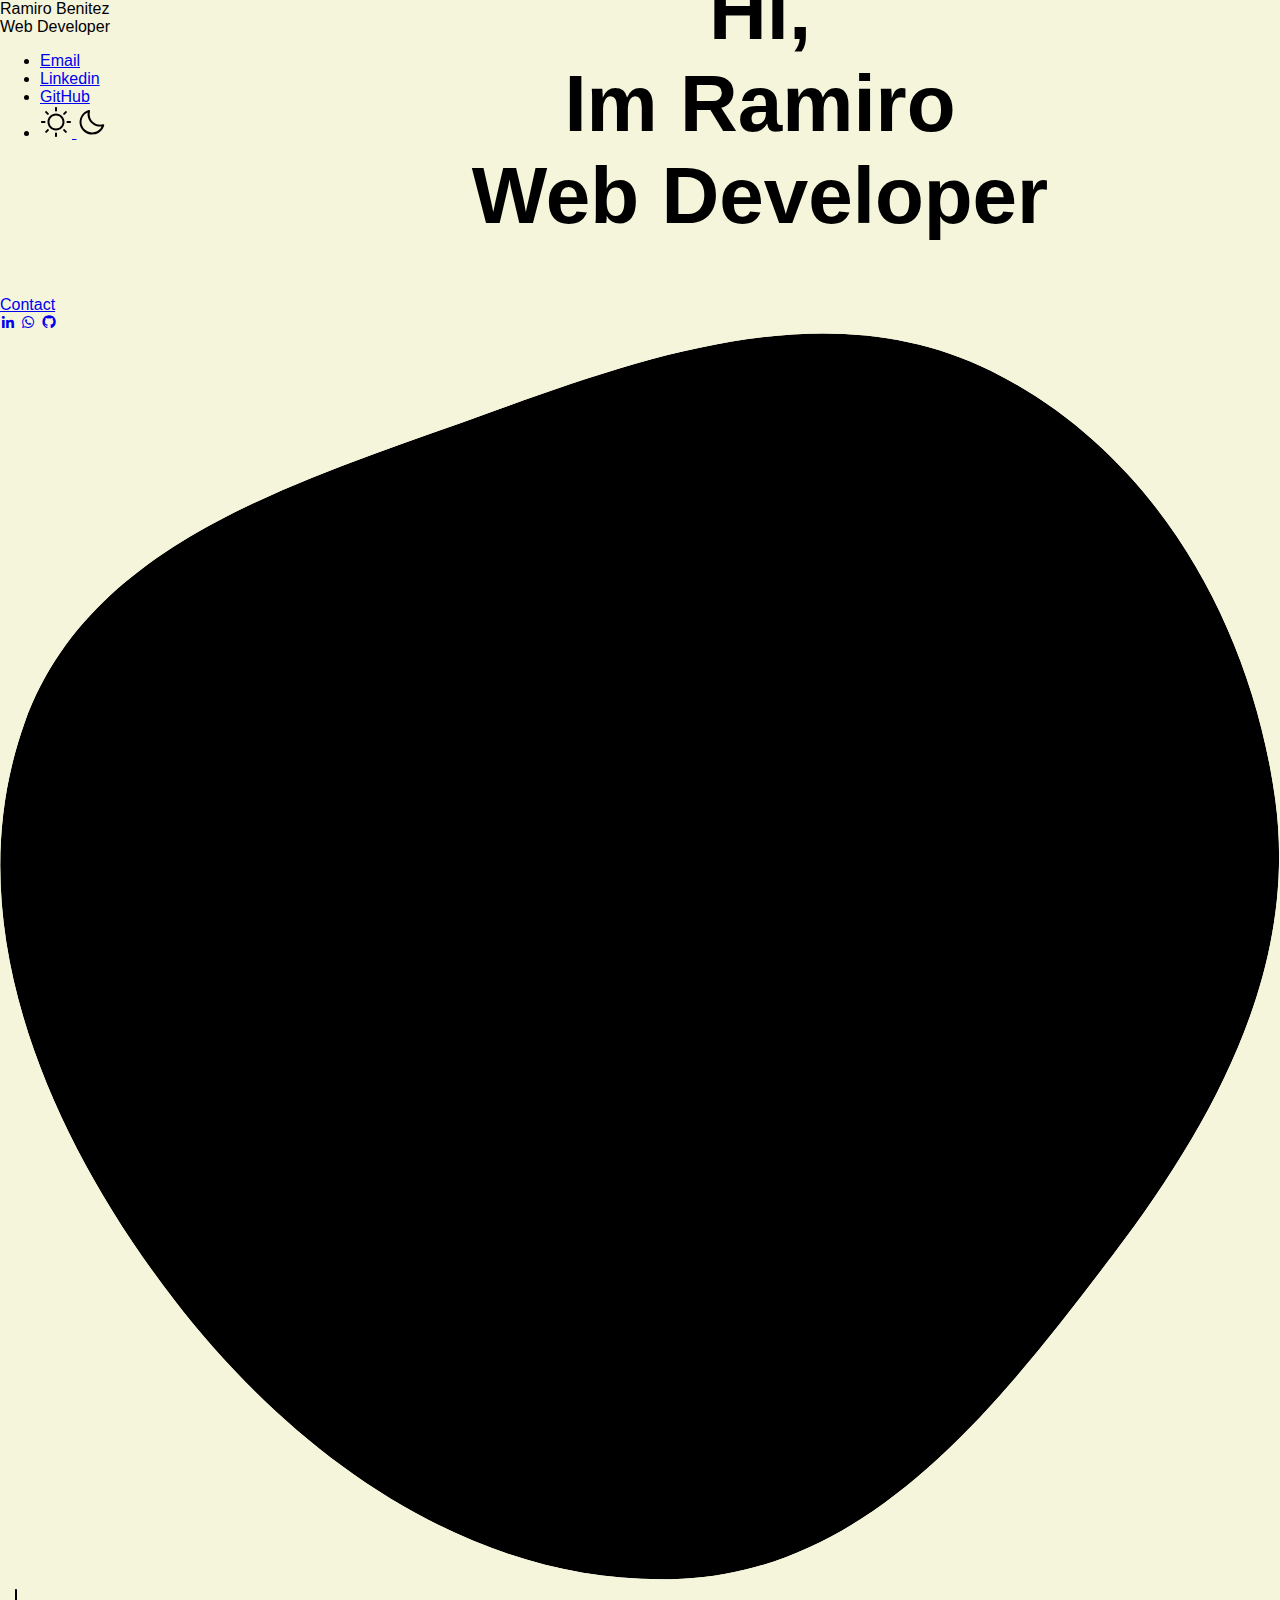
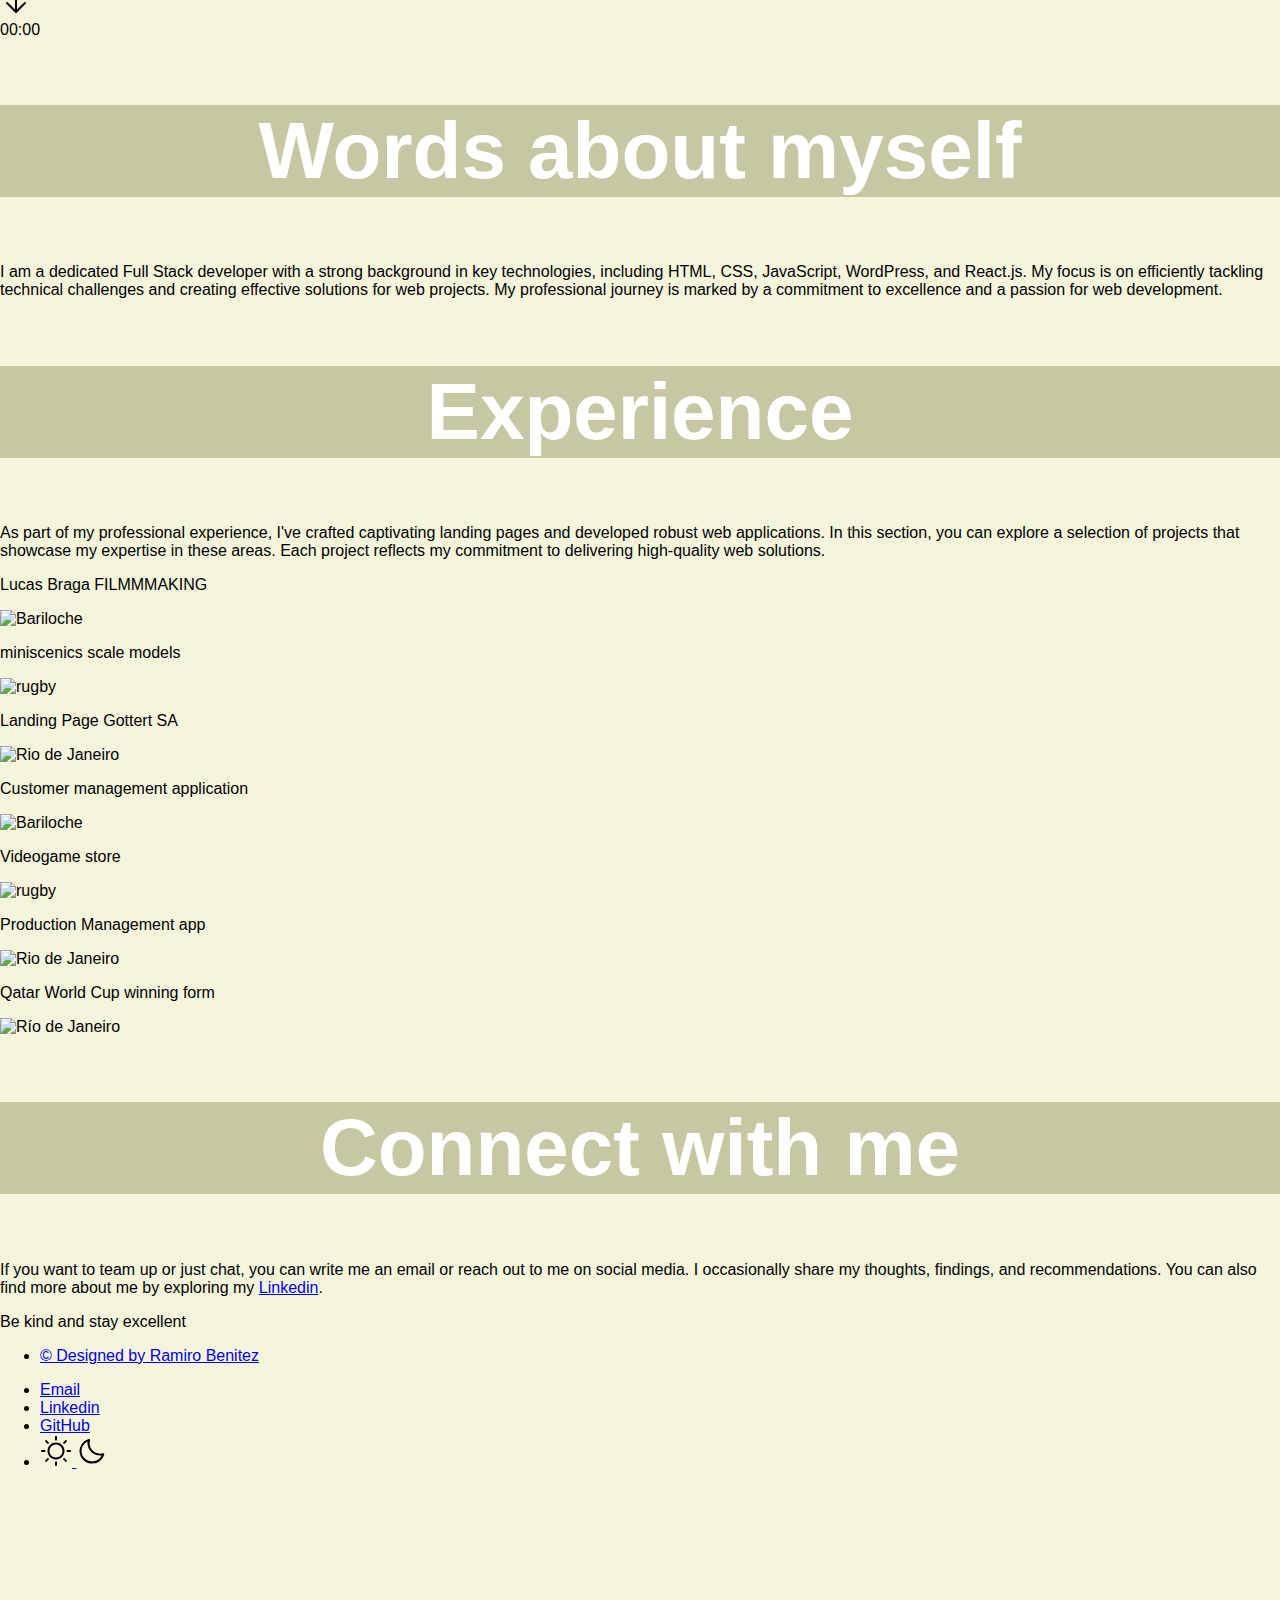
==== Ramirohtml.html @ f4406bf2 "hola" ====
<!DOCTYPE html>
<html lang="en">
    <head>
        <meta charset="utf-8"/>
        <meta http-equiv="X-UA-Compatible" content="IE=edge"/>
        <meta name="viewport" content="width=device-width,initial-scale=1"/>
        <meta name="application-name" content="Ramiro Benitez"/>
        <meta name="apple-mobile-web-app-title" content="Ramiro Benitez"/>

        <link rel="preload" href="Fonts/ClashGrotesk-Regular.woff2" as="font" type="font/woff2" crossorigin="anonymous">
        <link rel="preload" href="Fonts/ClashGrotesk-Regular.woff" as="font" type="font/woff" crossorigin="anonymous">
        <link rel="stylesheet" href="styles.css"/>
        <link rel="shortcut icon" type="image/x-icon" href="icon.png"/>
        <link rel="apple-touch-icon-precomposed" href="Mi proyecto.png"/>
        <link href='https://cdn.jsdelivr.net/npm/boxicons@2.0.5/css/boxicons.min.css' rel='stylesheet'>

        <title>Ramiro Benitez - Argentine Web Developer</title>
        <meta name="robots" content="index, follow"/>
        <meta name="author" content="Ramiro Benitez"/>
        <meta name="generator" content="Ramiro Benitez, ramabeni94.dev@gmail.com"/>
        <meta name="description" content="Ramiro Benitez is a digital designer and web developer based in Buenos Aires y, specializing in visual brand identity, UI/UX design and web development."/>
       

        <meta property="og:locale" content="de_de"/>
        <meta property="og:type" content="website"/>
        <meta property="og:title" content="Ramiro Benitez - Argentinian Digital Web Developer"/>
        <meta property="og:description" content="Ramiro Benitez is a digital designer and web developer based in Argentina, specializing in visual brand identity, UI/UX design and web development."/>
 
        <meta property="og:site_name" content="Ramiro Benitez"/>

        <meta property="og:image:type" content="image/png"/>
        <meta property="og:image:width" content="241"/>
        <meta property="og:image:height" content="241"/>

        <meta name="twitter:card" content="summary"/>
        <meta name="twitter:site" content="@rbeni94_"/>
        <meta name="twitter:creator" content="@rbeni94_"/>
        <meta name="twitter:title" content="Ramiro Benitez - Argentine Digital Designer & Web Developer"/>
        <meta name="twitter:description" content="Ramiro Benitez is a digital designer and web developer based in Germany, specializing in visual brand identity, UI/UX design and web development."/>

    </head>

    <body class="app" data-app data-theme="dark" data-loading>
        <div class="site">
            <header class="header header--is-full" data-inview>
                <div class="header__top inview" style="--inview-order: 1;">
                    <div class="header__top-container container">
                        <div class="header__name">
                            <a >
                                <div>Ramiro Benitez</div>
                                <div>Web Developer</div>
                            </a>
                        </div>

                        <nav class="header__nav">
                            <ul>
                                <li>
                                    <a class="button" href="mailto:ramabeni94.dev@gmail.com">Email</a>
                                </li>
                                <li>
                                    <a class="button" href="https://www.linkedin.com/in/ramiro-benitez-6b1616122/">Linkedin</a>
                                </li>
                                <li>
                                    <a class="button" href="https://github.com/ramabeni94dev">GitHub</a>
                                </li>
                                <li>
                                    <a class="button button--icon-only theme-switch" href="#" data-themeswitch>
                                        <div class="button__icon theme-switch__container">
                                            <svg class="theme-switch__icon" data-themeswitch-theme="light" width="32" height="32">
                                                <use xlink:href="#svg__icon--weather-sun"></use>
                                            </svg>

                                            <svg class="theme-switch__icon" data-themeswitch-theme="dark" width="32" height="32">
                                                <use xlink:href="#svg__icon--weather-moon"></use>
                                            </svg>
                                        </div>
                                    </a>
                                </li>
                            </ul>
                        </nav>
                    </div>
                </div>

                <section class="home bd-grid" id="home">
                    <div class="home__data">
                        <h1 class="home__title">Hi,<br>Im Ramiro</span><br> Web Developer</h1>
    
                        <a href="mailto:ramabeni94.dev@gmail.com" class="button">Contact</a>
                    </div>
    
                    <div class="home__social">
                        <a href="https://www.linkedin.com/in/ramiro-benitez-6b1616122/" class="home__social-icon"><i class='bx bxl-linkedin'></i></a>
                        <a href="https://wa.me/541161031190" class="home__social-icon"><i class='bx bxl-whatsapp' ></i></a>
                        <a href="https://github.com/ramabeni94dev" class="home__social-icon"><i class='bx bxl-github' ></i></a>
                    </div>
    
                    <div class="home__img">
                        <svg class="home__blob" viewBox="0 0 479 467" xmlns="http://www.w3.org/2000/svg" xmlns:xlink="http://www.w3.org/1999/xlink">
                            <mask id="mask0" mask-type="alpha">
                                <path d="M9.19024 145.964C34.0253 76.5814 114.865 54.7299 184.111 29.4823C245.804 6.98884 311.86 -14.9503 370.735 14.143C431.207 44.026 467.948 107.508 477.191 174.311C485.897 237.229 454.931 294.377 416.506 344.954C373.74 401.245 326.068 462.801 255.442 466.189C179.416 469.835 111.552 422.137 65.1576 361.805C17.4835 299.81 -17.1617 219.583 9.19024 145.964Z"/>
                            </mask>
                            <g mask="url(#mask0)">
                                <path d="M9.19024 145.964C34.0253 76.5814 114.865 54.7299 184.111 29.4823C245.804 6.98884 311.86 -14.9503 370.735 14.143C431.207 44.026 467.948 107.508 477.191 174.311C485.897 237.229 454.931 294.377 416.506 344.954C373.74 401.245 326.068 462.801 255.442 466.189C179.416 469.835 111.552 422.137 65.1576 361.805C17.4835 299.81 -17.1617 219.583 9.19024 145.964Z"/>
                                <image class="home__blob-img" x="50" y="-90" href="Mi proyecto.png"/>
                            </g>
                        </svg>
                    </div>
                </section>
                <div class="header__bottom inview" style="--inview-order: 3;">
                    <div class="header__bottom-container container">
                        <svg class="header__arrow" width="32" height="32">
                            <use xlink:href="#svg__icon--arrow-down"></use>
                        </svg>

                        <div class="header__clock" data-clock>00:00</div>
                    </div>
                </div>
            </header>

            <main class="main">                
                <section class="section section--absolute-title" data-inview>
                    <div class="section__title inview" style="--inview-order: 1;">
                        <div class="section__title-container container">
                            <h2 class="section__heading h6">Words about myself</h2>
                        </div>
                    </div>

                    <div class="section__entry inview" style="--inview-order: 2;">
                        <div class="section__entry-container container">
                            <div class="text-block lead formatted">
                                <p>
                                    I am a dedicated Full Stack developer with a strong background in key technologies, including HTML, CSS, JavaScript, WordPress, and React.js. My focus is on efficiently tackling technical challenges and creating effective solutions for web projects. My professional journey is marked by a commitment to excellence and a passion for web development.  </p>
                                </div>
                        </div>
                    </div>

                    
                </section>

                <section class="section" data-inview>
                    <div class="section__title inview" style="--inview-order: 1;">
                        <div class="section__title-container container">
                            <h2 class="section__heading h6">Experience</h2>
                        </div>
                        
                    </div>

                    <div lass="section__entry inview" style="--inview-order: 2;">
                        <div class="section__entry-container container">
                            <div class="text-block lead formatted">
                                <p >As part of my professional experience, I've crafted captivating landing pages and developed robust web applications. In this section, you can explore a selection of projects that showcase my expertise in these areas. Each project reflects my commitment to delivering high-quality web solutions.</p>
                            </div>
                        </div>
                        <div class="gallery" >
                            <div class="section__entry-container container">
                                <div class="custom-image-grid">
                                    <div class="custom-image-grid__column">
                                        <div class="image-container">
                                            <div class="image-title"><p>Lucas Braga FILMMMAKING</p></div>
                                            <img src="./img/filmaking.png" loading="lazy" alt="Bariloche" />
                                            
                                        </div>
                                    </div>
                                    <div class="custom-image-grid__column">
                                        <div class="image-container">
                                            <div class="image-title"><p>
                                                miniscenics scale models</p></div>
                                            <img src="./img/miniscenics.png" loading="lazy" alt="rugby" />
                                        </div>
                                    </div>
                                    <div class="custom-image-grid__column">
                                        <div class="image-container">
                                            <div class="image-title"><p>Landing Page Gottert SA</p></div>
                                            <img src="./img/landingpagegottert.png" loading="lazy" alt="Rio de Janeiro" />
                                        </div>
                                    </div>
                                    <div class="custom-image-grid__column">
                                        <div class="image-container">
                                            <div class="image-title"><p>
                                                Customer management application</p></div>
                                            <img src="./img/gottertappremitos.png" loading="lazy" alt="Bariloche" />
                                        </div>
                                    </div>
                                    <div class="custom-image-grid__column">
                                        <div class="image-container">
                                            <div class="image-title"><p>
                                                Videogame store</p></div>
                                            <img src="./img/tiendadejuegos.png" loading="lazy" alt="rugby" />
                                        </div>
                                    </div>
                                    <div class="custom-image-grid__column">
                                        <div class="image-container">
                                            <div class="image-title"><p>
                                      Production Management app</p></div>
                                            <img src="./img/Gottertapp.png" loading="lazy" alt="Rio de Janeiro" />
                                        </div>
                                    </div>
                                    <div class="custom-image-grid__column">
                                        <div class="image-container">
                                            <div class="image-title"><p>
                                                
Qatar World Cup winning form</p></div>
                                            <img src="./img/formsqatar.png" loading="lazy" alt="Río de Janeiro" />
                                        </div>
                                    </div>
                                    <!-- Agrega más columnas aquí -->
                                </div>
                            </div>
                        </div>
                        
                        
                    </div>
                </section>

                <section class="section section--absolute-title" data-inview>
                    <div class="section__title inview" style="--inview-order: 1;">
                        <div class="section__title-container container">
                            <h2 class="section__heading h6">Connect with me</h2>
                        </div>
                    </div>

                    <div class="section__entry inview" style="--inview-order: 2;">
                        <div class="section__entry-container container">
                            <div class="text-block lead formatted">
                                <p>If you want to team up or just chat, you can write me an email or reach out to me on social media. I occasionally share my thoughts, findings, and recommendations. You can also find more about me by exploring my <a href="https://www.linkedin.com/in/ramiro-benitez-6b1616122/">Linkedin</a>.
                            </div>
                        </div>
                    </div>
                </section>
            </main>

            <footer class="footer" data-inview>
                <div class="footer__main inview" style="--inview-order: 1;">
                    <div class="footer__main-container container">
                        <div class="footer__text">Be kind and stay excellent</div>

                        <nav class="footer__nav">
                            <ul>
                                <li>
                                    <a class="link" href="xxx">&copy; Designed by Ramiro Benitez</a>
                            </ul>
                        </nav>
                    </div>
                </div>
            </footer>

            <nav class="navbar" data-navbar>
                <ul class="navbar__menu">
                    <li>
                        <a class="link" href="mailto:ramabeni94.dev@gmail.com">Email</a>
                    </li>
                    <li>
                        <a class="link" href="https://www.linkedin.com/in/ramiro-benitez-6b1616122/">Linkedin</a>
                    </li>
                    <li>
                        <a class="link" href="https://github.com/ramabeni94dev">GitHub</a>
                    </li>
                    <li>
                        <a class="theme-switch" href="#" data-themeswitch>
                            <div class="theme-switch__container">
                                <svg class="theme-switch__icon" data-themeswitch-theme="light" width="32" height="32">
                                    <use xlink:href="#svg__icon--weather-sun"></use>
                                </svg>

                                <svg class="theme-switch__icon" data-themeswitch-theme="dark" width="32" height="32">
                                    <use xlink:href="#svg__icon--weather-moon"></use>
                                </svg>
                            </div>
                        </a>
                    </li>
                </ul>
            </nav>

            <div class="cursor" data-cursor>
                <svg class="cursor__inner" width="40" height="40" viewBox="0 0 40 40">
                    <circle class="cursor__circle" fill="transparent" stroke-width="2" r="18" cx="20" cy="20"/>
                </svg>
            </div>
        </div>

        <svg class="svg" xmlns="http://www.w3.org/2000/svg" aria-hidden="true" focusable="false">
            <symbol id="svg__icon--arrow-down" viewBox="0 0 32 32">
                <path d="M25.7,17.3c-0.4-0.4-1-0.4-1.4,0L17,24.6V5c0-0.6-0.4-1-1-1s-1,0.4-1,1v19.6l-7.3-7.3c-0.4-0.4-1-0.4-1.4,0s-0.4,1,0,1.4 l9,9c0.1,0.1,0.2,0.2,0.3,0.2C15.7,28,15.9,28,16,28s0.3,0,0.4-0.1c0.1-0.1,0.2-0.1,0.3-0.2l9-9C26.1,18.3,26.1,17.7,25.7,17.3z"/>
            </symbol>

            <symbol id="svg__icon--weather-sun" viewBox="0 0 32 32">
                <path d="M16,7.5c-4.7,0-8.5,3.8-8.5,8.5c0,4.7,3.8,8.5,8.5,8.5c4.7,0,8.5-3.8,8.5-8.5C24.5,11.3,20.7,7.5,16,7.5z M16,22.5 c-3.6,0-6.5-2.9-6.5-6.5s2.9-6.5,6.5-6.5s6.5,2.9,6.5,6.5S19.6,22.5,16,22.5z M15,4.5V2c0-0.6,0.4-1,1-1s1,0.4,1,1v2.5 c0,0.6-0.4,1-1,1S15,5.1,15,4.5z M5.4,6.8C5,6.4,5,5.8,5.4,5.4s1-0.4,1.4,0l1.8,1.8c0.4,0.4,0.4,1,0,1.4C8.4,8.8,8.1,8.9,7.9,8.9 S7.4,8.8,7.2,8.6L5.4,6.8z M4.5,17H2c-0.6,0-1-0.4-1-1s0.4-1,1-1h2.5c0.6,0,1,0.4,1,1S5.1,17,4.5,17z M8.6,23.4c0.4,0.4,0.4,1,0,1.4 l-1.8,1.8c-0.2,0.2-0.5,0.3-0.7,0.3s-0.5-0.1-0.7-0.3c-0.4-0.4-0.4-1,0-1.4l1.8-1.8C7.5,23,8.2,23,8.6,23.4z M17,27.5V30 c0,0.6-0.4,1-1,1s-1-0.4-1-1v-2.5c0-0.6,0.4-1,1-1S17,26.9,17,27.5z M26.6,25.2c0.4,0.4,0.4,1,0,1.4c-0.2,0.2-0.5,0.3-0.7,0.3 s-0.5-0.1-0.7-0.3l-1.8-1.8c-0.4-0.4-0.4-1,0-1.4s1-0.4,1.4,0L26.6,25.2z M31,16c0,0.6-0.4,1-1,1h-2.5c-0.6,0-1-0.4-1-1s0.4-1,1-1 H30C30.6,15,31,15.4,31,16z M23.4,8.6c-0.4-0.4-0.4-1,0-1.4l1.8-1.8c0.4-0.4,1-0.4,1.4,0s0.4,1,0,1.4l-1.8,1.8 c-0.2,0.2-0.5,0.3-0.7,0.3S23.6,8.8,23.4,8.6z"/>
            </symbol>

            <symbol id="svg__icon--weather-moon" viewBox="0 0 32 32">
                <path d="M16,28.5c-2.1,0-4.2-0.5-6.1-1.6c-2.9-1.6-5-4.3-5.9-7.5c-0.9-3.2-0.5-6.6,1.2-9.5c1.6-2.9,4.3-5,7.5-5.9 c0.3-0.1,0.7,0,1,0.3c0.3,0.3,0.4,0.6,0.3,1c-0.5,1.9-0.5,3.8,0,5.7c1.6,5.6,7.4,8.8,12.9,7.3c0.3-0.1,0.7,0,1,0.3 c0.3,0.3,0.4,0.6,0.3,1c-1.2,4.2-4.5,7.5-8.7,8.7C18.2,28.3,17.1,28.5,16,28.5z M11.6,6.5C7,8.6,4.5,13.8,5.9,18.8 c0.8,2.7,2.5,4.9,5,6.3c2.4,1.4,5.3,1.7,8,1c3-0.8,5.4-2.9,6.7-5.7c-6,0.8-11.9-3-13.6-9C11.5,9.8,11.4,8.1,11.6,6.5z"/>
            </symbol>
        </svg>

        <script src="rrb.js"></script>
    </body>
</html>
---- styles.css ----
*{
    background-color: beige;
}

.perfil{
    border-radius: 50%;
    height: 20rem;
    margin-left: 30rem;
    margin-top: 5rem;
}

h1{
    text-align: center;
    font-size: 5rem;
    margin-top: -12rem;
    margin-left: 15rem;
}

h2 {
    text-align: center;
    font-size: 5rem;
    background-color: #c7c7a3;
    color: white;
}

html, body {
    margin: 0;
    padding: 0;
    font-family: Arial, sans-serif;
    scroll-behavior: smooth;
}

.contenedor{
    margin: 10rem 40rem 0 40rem;
}

.title{
    font-family: Anton, sans-serif;
    font-size: 2rem;
}

.img-etrr{
    width : 27rem;
    height : 17rem;
    border-radius: 10%;
    float: right;
    margin-top : -12rem;
}

.img-etrr:hover{
    width: 30rem;
    height: 20rem;
}

.best{
    color: gold;
}

.fce{
    margin-top: 10rem;
}

.img-fce{
    width: 27rem;
    height: 17rem;
    float: left;
    border-radius: 10%;
    margin-right: 5rem;
}

.img-fce:hover{
    width: 29rem;
    height: 19rem;
}

.text-fce{
    margin-left: 32rem; 
    /* 32= width img(27) + margin (5rem) */
    margin-top: 2rem;
    position: absolute;
}

.laboral{
    margin-top: 35rem;
}

.img-gottert{
    margin-left: 15rem;
}

.text-gottert{
    text-align: center;
    font-size: 1.5rem;
}
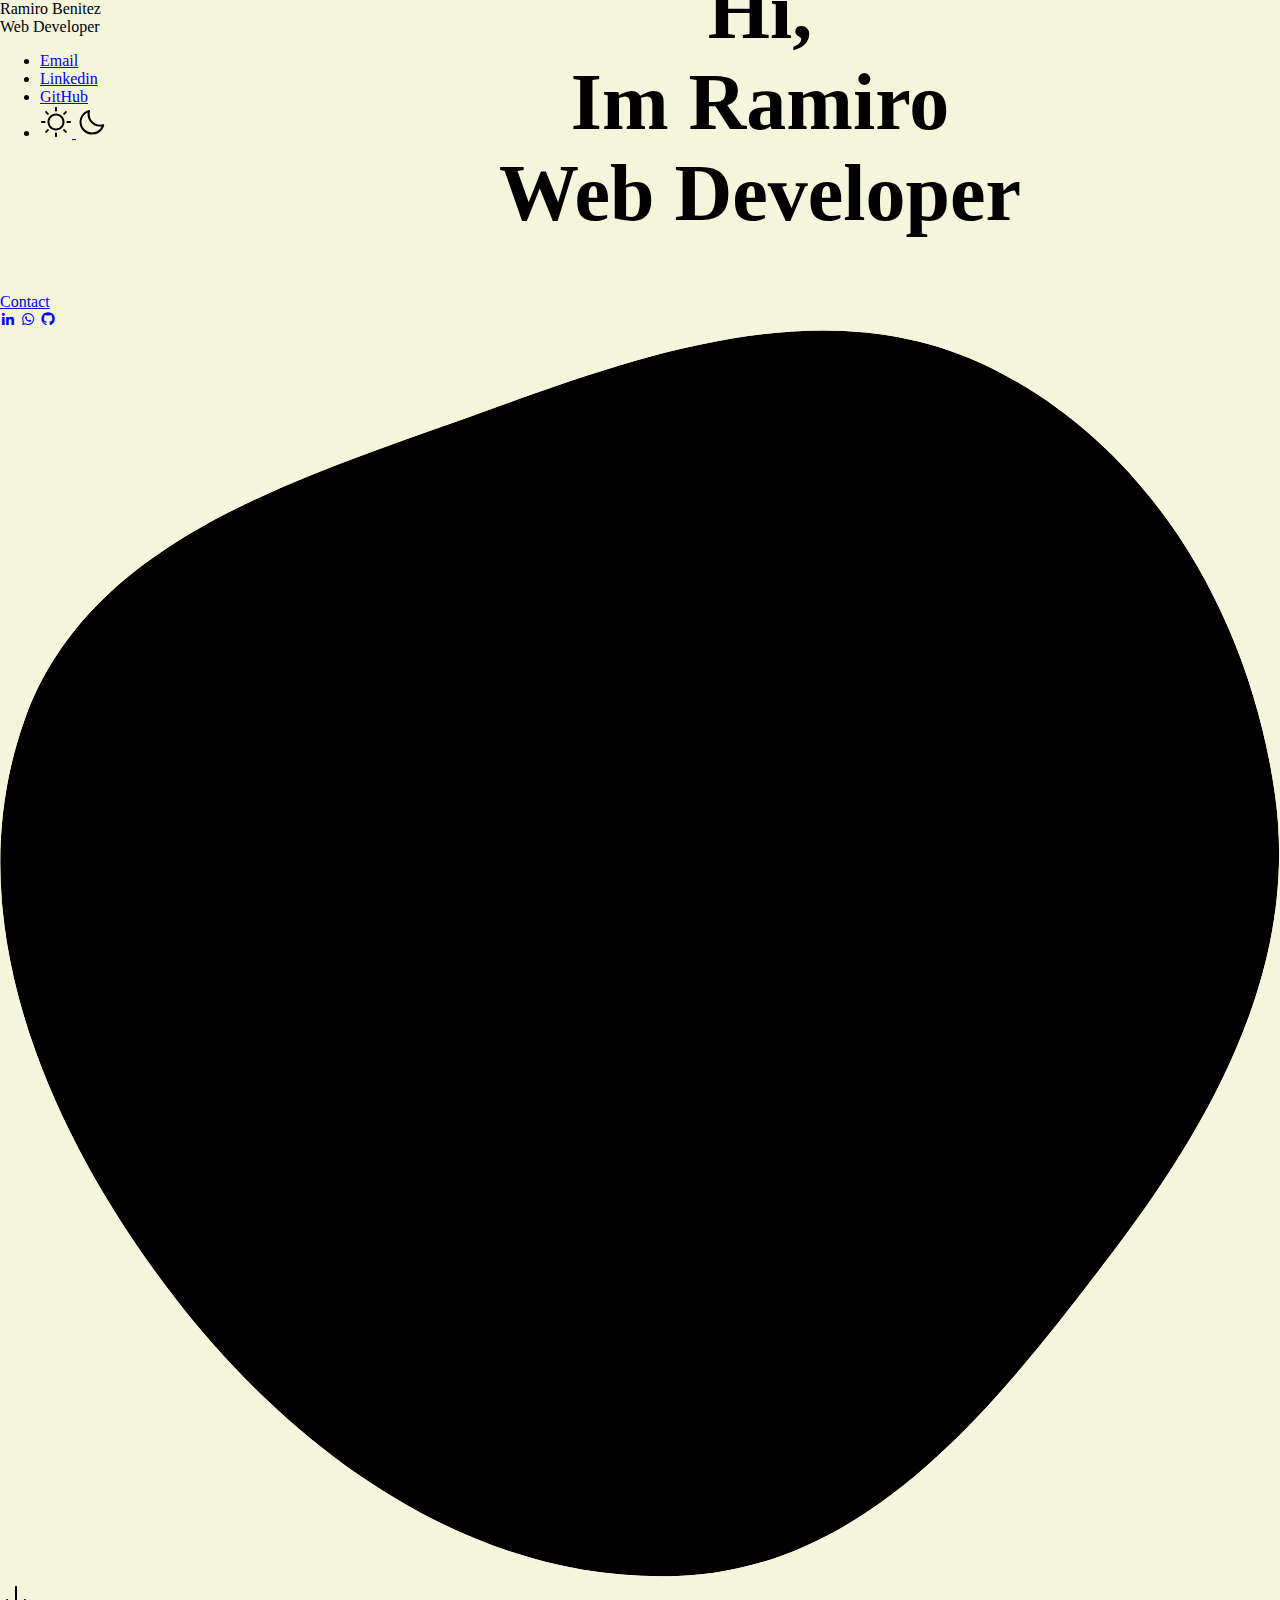
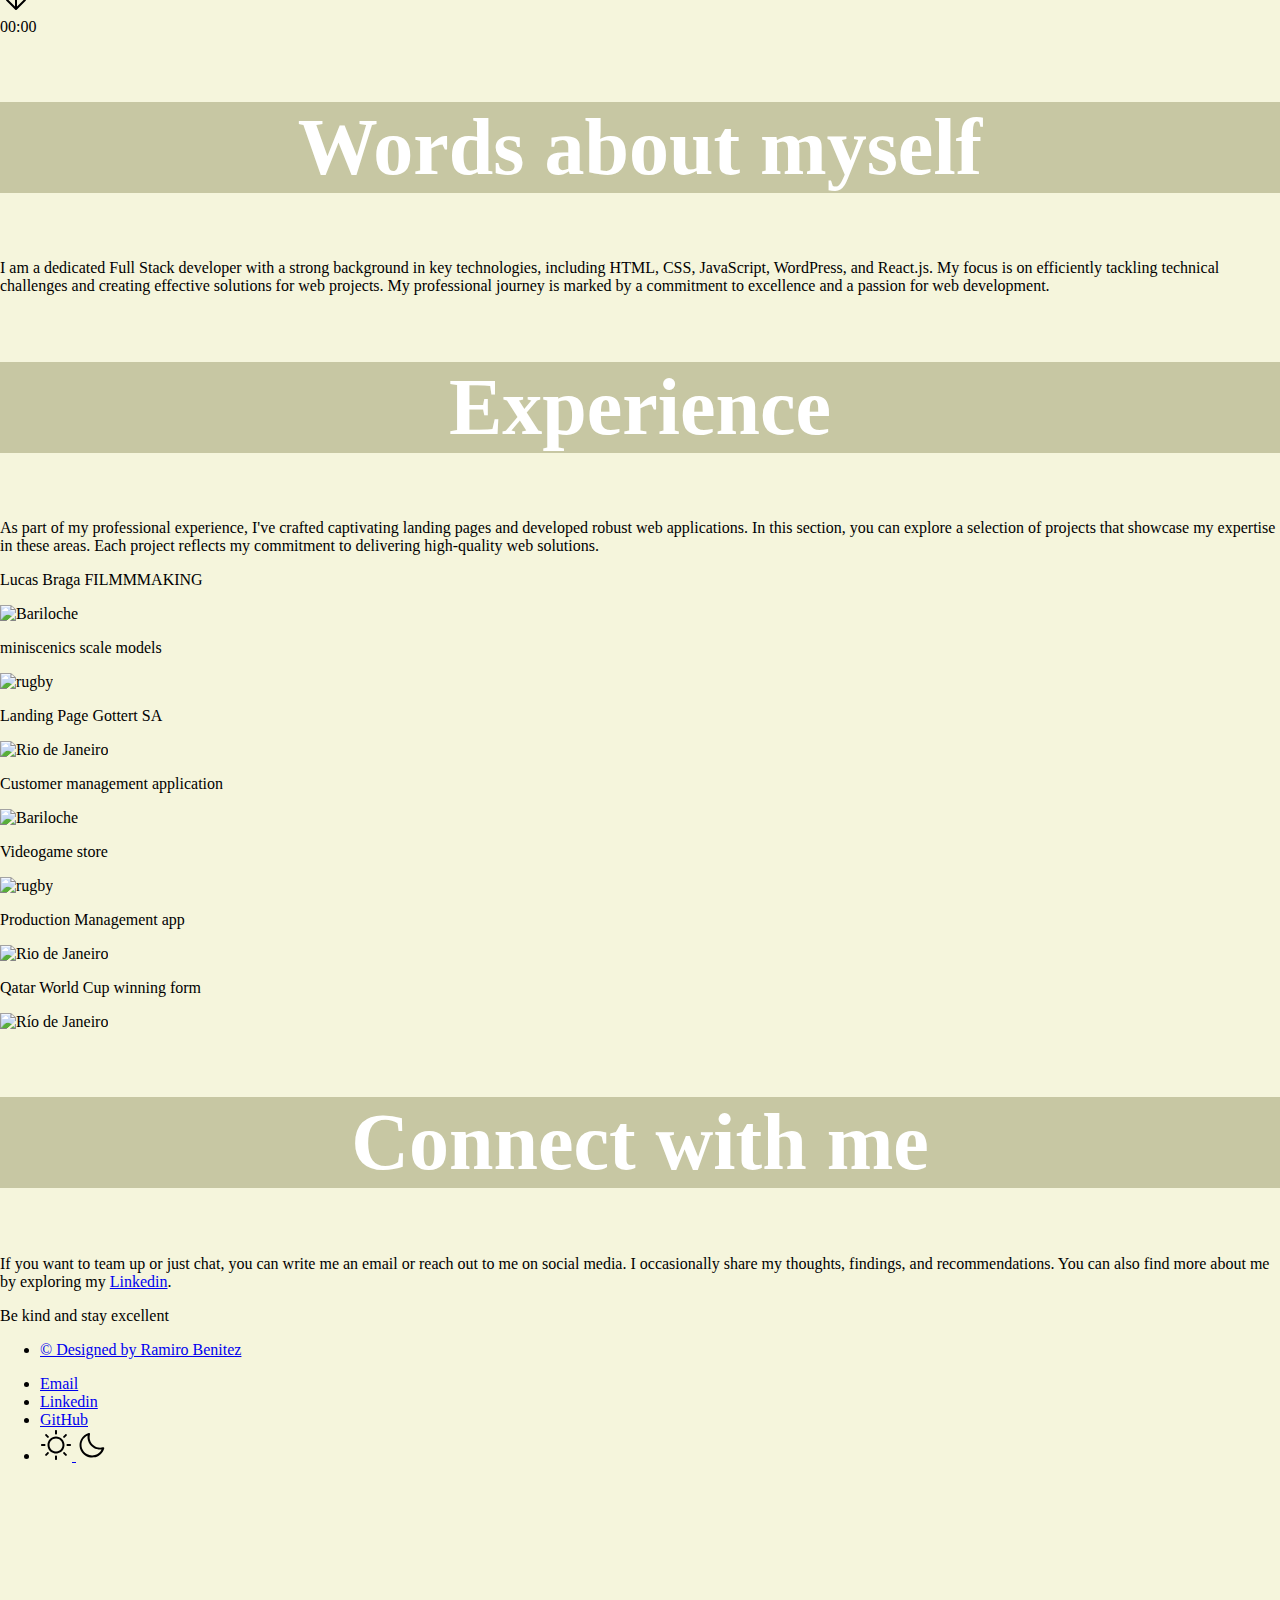
==== commit a3f4d032: "Changes" ====
--- a/Ramirohtml.html
+++ b/Ramirohtml.html
@@ -296,3 +296,4 @@
         <script src="rrb.js"></script>
     </body>
 </html>
+
--- a/styles.css
+++ b/styles.css
@@ -1,7 +1,13 @@
 *{
     background-color: beige;
+    font-family: "Clash Grotesk";
 }
 
+/* 
+"Clash Grotesk" = times new roman
+font-family: "Clash Grotesk", -apple-system, BlinkMacSystemFont, "Segoe UI",
+    Roboto, "Helvetica Neue", Helvetica, Arial, sans-serif;
+*/
 .perfil{
     border-radius: 50%;
     height: 20rem;
